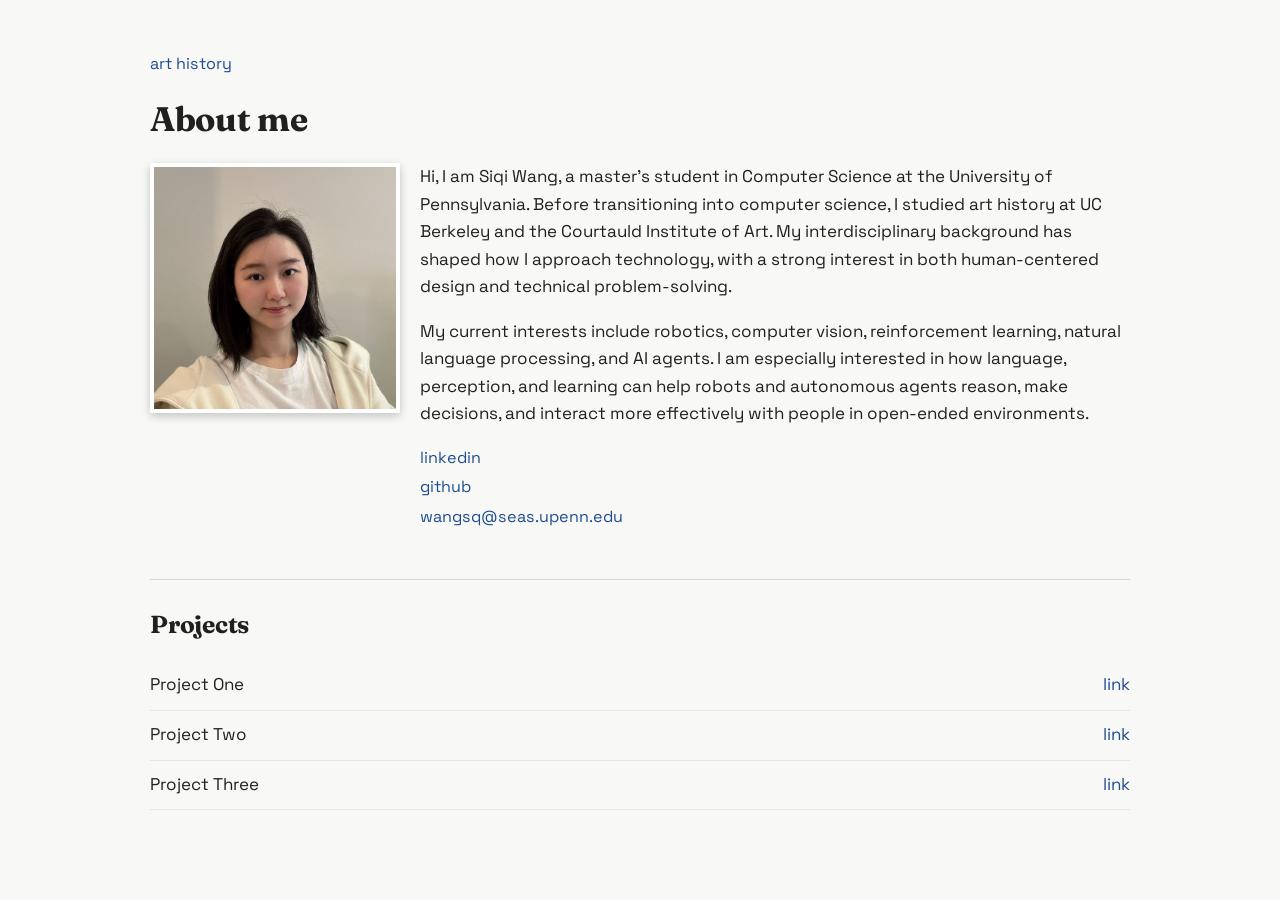
==== index.html @ 149541c5 "Add personal website and art history pages" ====
<!DOCTYPE html>
<html lang="en">
  <head>
    <meta charset="UTF-8" />
    <meta name="viewport" content="width=device-width, initial-scale=1.0" />
    <title>Siqi Wang</title>
    <meta
      name="description"
      content="Personal website for Siqi Wang with bio, links, and projects."
    />
    <link rel="preconnect" href="https://fonts.googleapis.com" />
    <link rel="preconnect" href="https://fonts.gstatic.com" crossorigin />
    <link
      href="https://fonts.googleapis.com/css2?family=Fraunces:opsz,wght@9..144,500;9..144,700&family=Space+Grotesk:wght@400;500;700&display=swap"
      rel="stylesheet"
    />
    <link rel="stylesheet" href="styles.css" />
  </head>
  <body>
    <div class="background-shape background-shape-1" aria-hidden="true"></div>
    <div class="background-shape background-shape-2" aria-hidden="true"></div>

    <main class="page">
      <nav class="top-nav" aria-label="Site links">
        <a href="art-history.html">art history</a>
      </nav>

      <section class="intro" aria-labelledby="name-title">
        <h1 id="name-title">About me</h1>
        <figure class="intro-photo">
          <img src="Siqi photo.jpg" alt="Portrait of Siqi Wang" class="profile-photo" />
        </figure>
        <div class="intro-text">
          <p>
            Hi, I am Siqi Wang, a master's student in Computer Science at the
            University of Pennsylvania. Before transitioning into computer
            science, I studied art history at UC Berkeley and the Courtauld
            Institute of Art. My interdisciplinary background has shaped how I
            approach technology, with a strong interest in both human-centered
            design and technical problem-solving.
          </p>
          <p>
            My current interests include robotics, computer vision,
            reinforcement learning, natural language processing, and AI agents.
            I am especially interested in how language, perception, and
            learning can help robots and autonomous agents reason, make
            decisions, and interact more effectively with people in open-ended
            environments.
          </p>
          <nav class="links" aria-label="External links">
            <a href="https://www.linkedin.com/in/wang-sq/" target="_blank" rel="noreferrer">linkedin</a>
            <a href="https://github.com/sqqstellar" target="_blank" rel="noreferrer">github</a>
            <a href="mailto:wangsq@seas.upenn.edu">wangsq@seas.upenn.edu</a>
          </nav>
        </div>
      </section>

      <section class="projects" aria-labelledby="projects-title">
        <h2 id="projects-title">Projects</h2>
        <ul class="project-list">
          <li>
            <span class="project-name">Project One</span>
            <a href="https://github.com/your-username/project-one" target="_blank" rel="noreferrer">link</a>
          </li>
          <li>
            <span class="project-name">Project Two</span>
            <a href="https://github.com/your-username/project-two" target="_blank" rel="noreferrer">link</a>
          </li>
          <li>
            <span class="project-name">Project Three</span>
            <a href="https://github.com/your-username/project-three" target="_blank" rel="noreferrer">link</a>
          </li>
        </ul>
      </section>
    </main>
  </body>
</html>
---- styles.css ----
:root {
  --bg: #f8f8f6;
  --text: #20201d;
  --muted: #5f5f57;
  --line: #d8d8d0;
  --link: #1f4c8f;
}

* {
  box-sizing: border-box;
}

html {
  font-size: 17px;
}

body {
  margin: 0;
  background: var(--bg);
  color: var(--text);
  font-family: "Space Grotesk", "Segoe UI", sans-serif;
  line-height: 1.62;
  padding: 3rem 1.25rem 4rem;
}

.background-shape {
  display: none;
}

.page {
  width: min(980px, 100%);
  margin: 0 auto;
}

.page-narrow {
  width: min(860px, 100%);
  margin: 0 auto;
}

h1,
h2 {
  font-family: "Fraunces", Georgia, serif;
  font-weight: 700;
  letter-spacing: -0.01em;
  margin-top: 0;
}

h1 {
  font-size: clamp(2.2rem, 5vw, 3.4rem);
  line-height: 1.12;
  margin-bottom: 1rem;
}

h2 {
  font-size: 1.45rem;
  margin-bottom: 0.9rem;
}

p {
  margin: 0 0 1rem;
  color: var(--muted);
  max-width: 64ch;
}

a {
  color: var(--link);
  text-decoration: none;
  border-bottom: 1px solid transparent;
  transition: border-color 160ms ease;
}

a:hover,
a:focus-visible {
  border-color: var(--link);
}

.intro {
  display: grid;
  grid-template-columns: 250px minmax(0, 1fr);
  grid-template-areas:
    "title title"
    "photo text";
  gap: 1.2rem;
  align-items: start;
}

.links {
  display: grid;
  gap: 0.15rem;
  margin-top: 0.75rem;
  font-size: 0.95rem;
  text-transform: none;
}

.intro > h1 {
  grid-area: title;
  font-size: clamp(1.5rem, 3vw, 2rem);
  margin-bottom: 0.25rem;
}

.intro-text {
  grid-area: text;
}

.intro-text p {
  color: var(--text);
  max-width: 78ch;
}

.intro-photo {
  grid-area: photo;
  margin: 0;
  justify-self: start;
  width: 250px;
}

.profile-photo {
  width: 100%;
  aspect-ratio: 1 / 1;
  display: block;
  object-fit: cover;
  border-radius: 2px;
  border: 4px solid #ffffff;
  box-shadow: 0 3px 10px rgba(0, 0, 0, 0.22);
}

.projects {
  margin-top: 2.8rem;
  border-top: 1px solid var(--line);
  padding-top: 1.5rem;
}

.project-list {
  list-style: none;
  margin: 0;
  padding: 0;
}

.project-list li {
  display: flex;
  justify-content: space-between;
  align-items: baseline;
  gap: 1rem;
  padding: 0.6rem 0;
  border-bottom: 1px solid #e7e7df;
}

.project-name {
  color: var(--text);
}

.top-nav {
  display: flex;
  gap: 1rem;
  font-size: 0.95rem;
  margin-bottom: 1.3rem;
  text-transform: lowercase;
}

.section-block {
  margin-top: 2rem;
  padding-top: 1.1rem;
  border-top: 1px solid var(--line);
}

.section-block h2 {
  margin-bottom: 0.7rem;
}

.work-list {
  list-style: none;
  margin: 0;
  padding: 0;
}

.work-list li {
  padding: 0.75rem 0;
  border-bottom: 1px solid #e7e7df;
}

.work-list strong {
  font-family: "Fraunces", Georgia, serif;
  font-weight: 600;
}

.work-meta {
  color: var(--muted);
  font-size: 0.95rem;
}

.work-row {
  display: grid;
  grid-template-columns: 260px 1fr;
  gap: 0.9rem;
  align-items: stretch;
}

.work-details > p {
  margin-bottom: 0.55rem;
}

.work-details {
  display: flex;
  flex-direction: column;
}

.work-details a {
  margin-top: auto;
  align-self: flex-start;
}

.work-image {
  width: 260px;
  height: 100%;
  min-height: 175px;
  display: block;
  object-fit: cover;
  border: 1px solid var(--line);
  border-radius: 4px;
  margin: 0;
}

.work-image-stack {
  display: grid;
  grid-template-rows: 1fr 1fr;
  gap: 0.18rem;
}

.work-image-stack .work-image {
  height: 120px;
  min-height: 120px;
}

@media (max-width: 760px) {
  body {
    padding-top: 2rem;
  }

  .intro {
    grid-template-columns: 1fr;
    grid-template-areas:
      "title"
      "photo"
      "text";
    gap: 1.1rem;
  }

  .intro-photo {
    margin-top: 0;
    width: min(250px, 100%);
    justify-self: start;
  }

  .top-nav {
    flex-wrap: wrap;
    gap: 0.8rem;
  }

  .work-row {
    grid-template-columns: 1fr;
  }

  .work-image {
    width: min(260px, 100%);
    height: 170px;
    min-height: 170px;
  }

  .work-image-stack {
    width: min(260px, 100%);
  }

  .work-image-stack .work-image {
    width: 100%;
    height: 140px;
    min-height: 140px;
  }
}
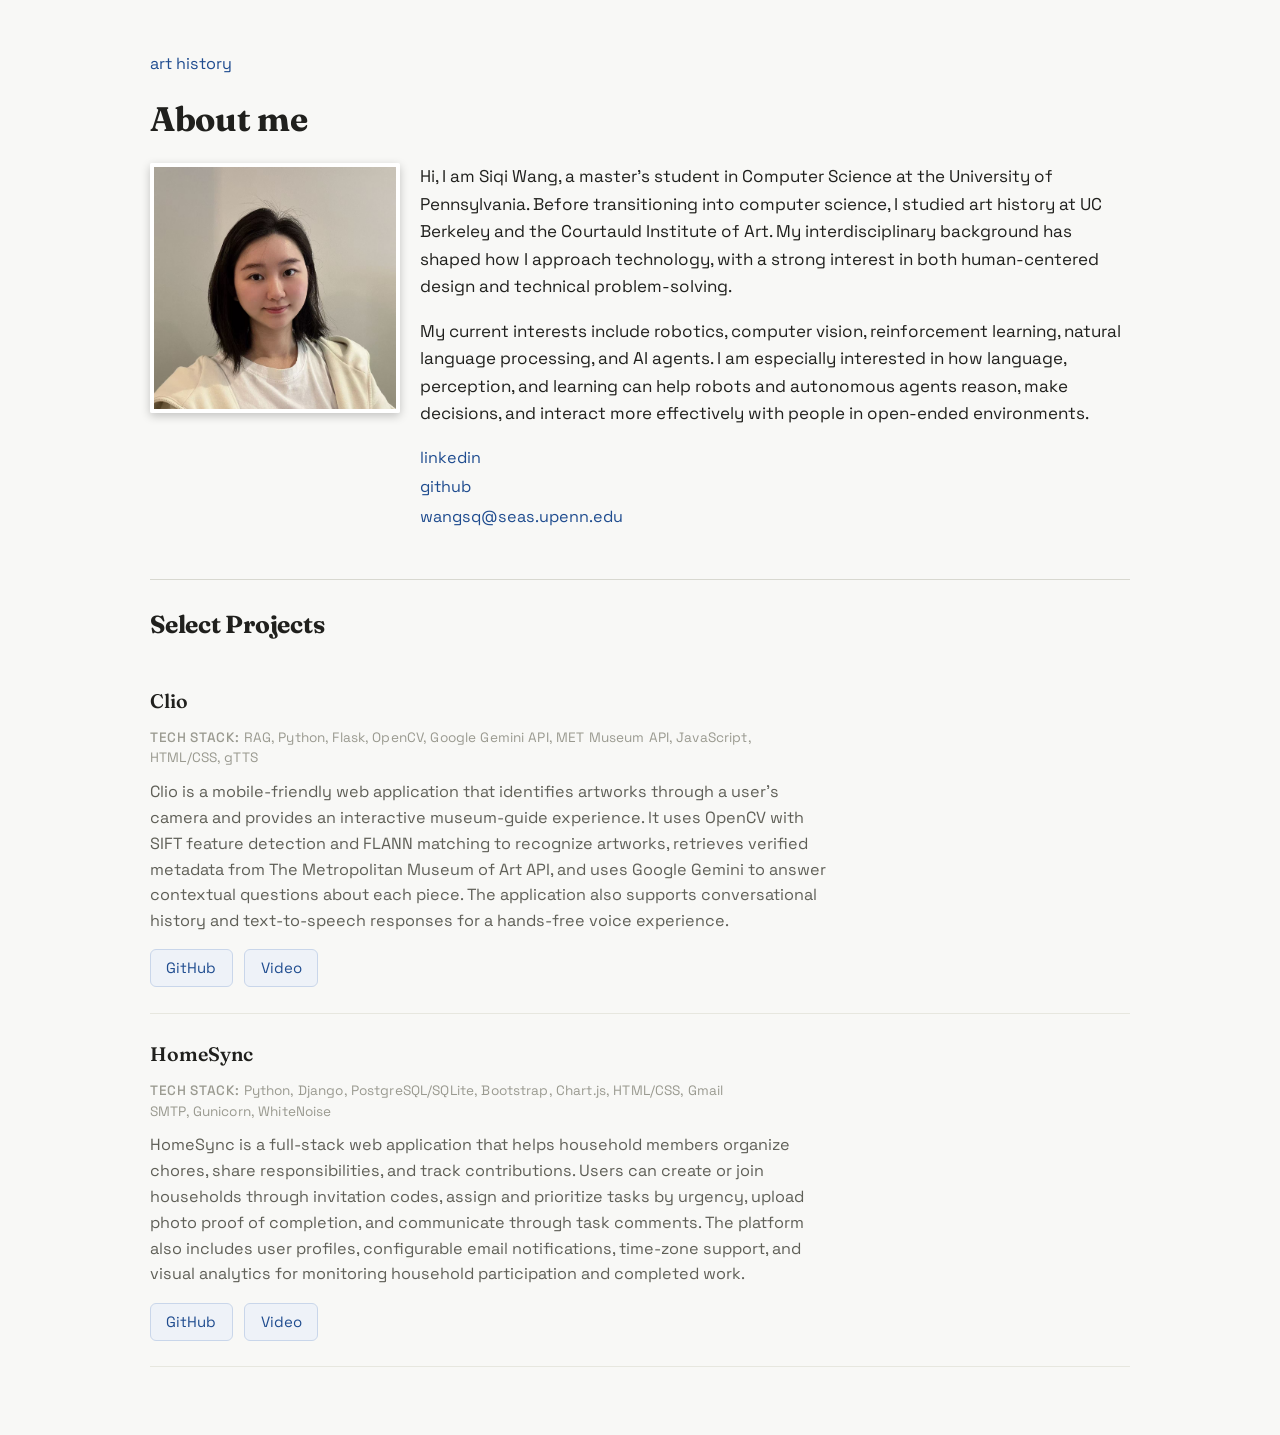
==== commit 7453b551: "Add project overview, tech stack, and link buttons to projects section" ====
--- a/index.html
+++ b/index.html
@@ -49,26 +49,58 @@
           </p>
           <nav class="links" aria-label="External links">
             <a href="https://www.linkedin.com/in/wang-sq/" target="_blank" rel="noreferrer">linkedin</a>
-            <a href="https://github.com/sqqstellar" target="_blank" rel="noreferrer">github</a>
+            <a href="https://github.com/sq-siqiwang" target="_blank" rel="noreferrer">github</a>
             <a href="mailto:wangsq@seas.upenn.edu">wangsq@seas.upenn.edu</a>
           </nav>
         </div>
       </section>
 
       <section class="projects" aria-labelledby="projects-title">
-        <h2 id="projects-title">Projects</h2>
+        <h2 id="projects-title">Select Projects</h2>
         <ul class="project-list">
           <li>
-            <span class="project-name">Project One</span>
-            <a href="https://github.com/your-username/project-one" target="_blank" rel="noreferrer">link</a>
+            <span class="project-name">Clio</span>
+            <p class="tech-stack">
+              <span class="tech-label">Tech Stack:</span>
+              RAG, Python, Flask, OpenCV, Google Gemini API, MET Museum API,
+              JavaScript, HTML/CSS, gTTS
+            </p>
+            <p class="project-overview">
+              Clio is a mobile-friendly web application that identifies artworks
+              through a user’s camera and provides an interactive museum-guide
+              experience. It uses OpenCV with SIFT feature detection and FLANN
+              matching to recognize artworks, retrieves verified metadata from
+              The Metropolitan Museum of Art API, and uses Google Gemini to
+              answer contextual questions about each piece. The application also
+              supports conversational history and text-to-speech responses for a
+              hands-free voice experience.
+            </p>
+            <div class="project-links">
+              <a class="project-button" href="https://github.com/sq-siqiwang/Clio" target="_blank" rel="noreferrer">GitHub</a>
+              <a class="project-button" href="https://www.youtube.com/watch?v=cMF-5TsC4rk" target="_blank" rel="noreferrer">Video</a>
+            </div>
           </li>
           <li>
-            <span class="project-name">Project Two</span>
-            <a href="https://github.com/your-username/project-two" target="_blank" rel="noreferrer">link</a>
-          </li>
-          <li>
-            <span class="project-name">Project Three</span>
-            <a href="https://github.com/your-username/project-three" target="_blank" rel="noreferrer">link</a>
+            <span class="project-name">HomeSync</span>
+            <p class="tech-stack">
+              <span class="tech-label">Tech Stack:</span>
+              Python, Django, PostgreSQL/SQLite, Bootstrap, Chart.js, HTML/CSS,
+              Gmail SMTP, Gunicorn, WhiteNoise
+            </p>
+            <p class="project-overview">
+              HomeSync is a full-stack web application that helps household
+              members organize chores, share responsibilities, and track
+              contributions. Users can create or join households through
+              invitation codes, assign and prioritize tasks by urgency, upload
+              photo proof of completion, and communicate through task comments.
+              The platform also includes user profiles, configurable email
+              notifications, time-zone support, and visual analytics for
+              monitoring household participation and completed work.
+            </p>
+            <div class="project-links">
+              <a class="project-button" href="https://github.com/sq-siqiwang/HomeSync" target="_blank" rel="noreferrer">GitHub</a>
+              <a class="project-button" href="https://www.youtube.com/watch?v=DI0T7mxkBJM" target="_blank" rel="noreferrer">Video</a>
+            </div>
           </li>
         </ul>
       </section>
--- a/styles.css
+++ b/styles.css
@@ -138,15 +138,65 @@
 
 .project-list li {
   display: flex;
-  justify-content: space-between;
-  align-items: baseline;
-  gap: 1rem;
-  padding: 0.6rem 0;
+  flex-direction: column;
+  gap: 0.6rem;
+  padding: 1.5rem 0;
   border-bottom: 1px solid #e7e7df;
 }
 
 .project-name {
+  font-family: "Fraunces", Georgia, serif;
+  font-weight: 600;
+  font-size: 1.15rem;
   color: var(--text);
+}
+
+.tech-stack {
+  margin: 0;
+  color: #9a9a90;
+  font-size: 0.8rem;
+  line-height: 1.5;
+  letter-spacing: 0.01em;
+  max-width: 68ch;
+}
+
+.tech-label {
+  color: #9a9a90;
+  font-weight: 500;
+  text-transform: uppercase;
+  letter-spacing: 0.05em;
+}
+
+.project-overview {
+  margin: 0;
+  color: var(--muted);
+  font-size: 0.95rem;
+  line-height: 1.6;
+  max-width: 68ch;
+}
+
+.project-links {
+  display: flex;
+  gap: 0.7rem;
+  margin-top: 0.3rem;
+}
+
+.project-button {
+  display: inline-block;
+  font-size: 0.88rem;
+  color: var(--link);
+  background: #eef2f8;
+  border: 1px solid #c9d6ea;
+  border-radius: 6px;
+  padding: 0.35rem 0.9rem;
+  transition: background 160ms ease, border-color 160ms ease;
+}
+
+.project-button:hover,
+.project-button:focus-visible {
+  background: var(--link);
+  border-color: var(--link);
+  color: #ffffff;
 }
 
 .top-nav {
